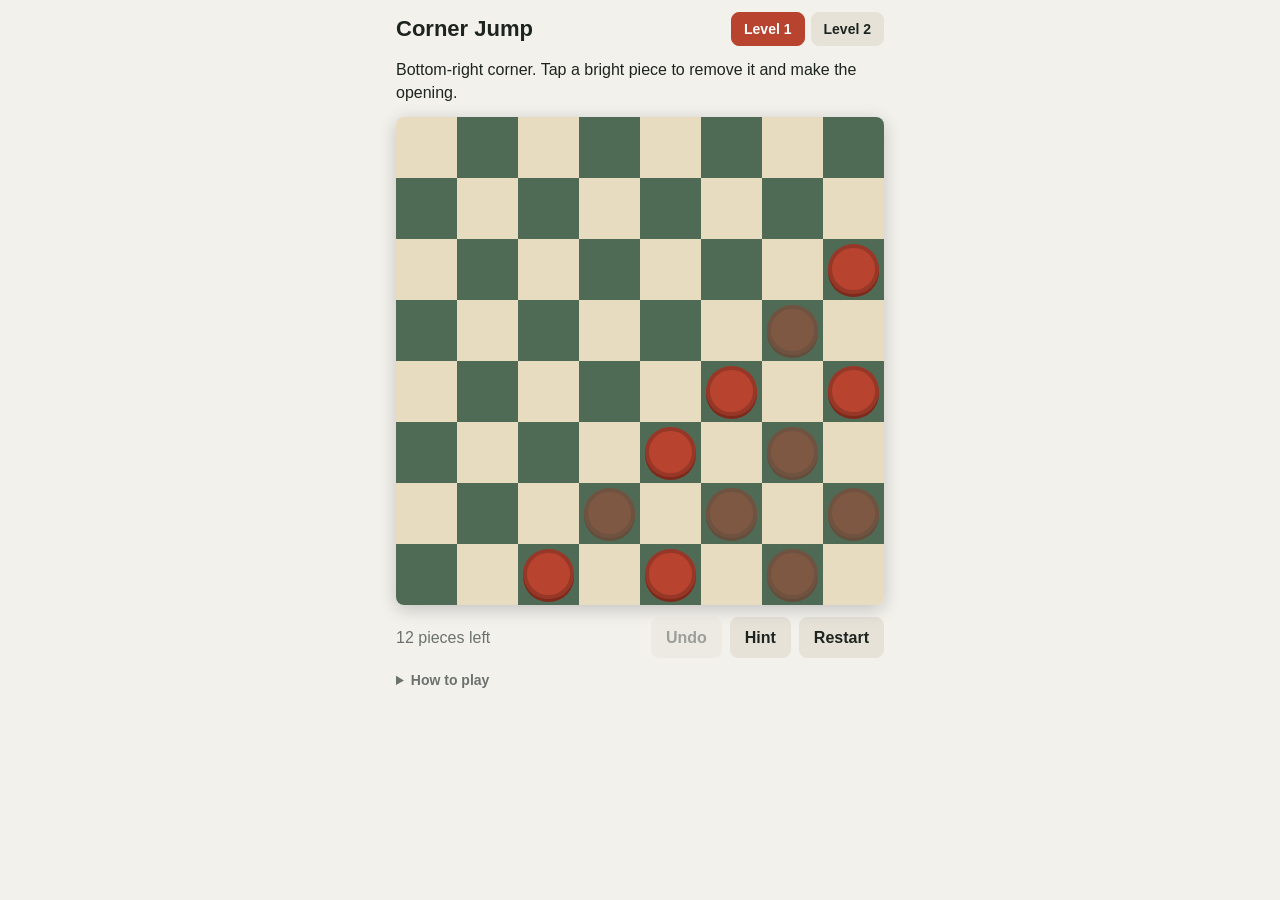
==== index.html @ d1ba6030 "Add Corner Jump Telegram mini app Static web app with two void-corner levels, an opening picker that" ====
<!doctype html>
<html lang="en">
<head>
<meta charset="utf-8">
<meta name="viewport" content="width=device-width, initial-scale=1, viewport-fit=cover, user-scalable=no">
<title>Corner Jump</title>
<script src="https://telegram.org/js/telegram-web-app.js"></script>
<link rel="stylesheet" href="style.css">
</head>
<body>
<main class="app">
  <header class="top">
    <h1>Corner Jump</h1>
    <div class="levels" id="levels" role="tablist" aria-label="Levels"></div>
  </header>

  <p class="status" id="status" aria-live="polite"></p>

  <div class="board-wrap">
    <div class="board" id="board" aria-label="Game board"></div>
  </div>

  <div class="bar">
    <span class="count" id="count"></span>
    <div class="actions">
      <button type="button" id="undo">Undo</button>
      <button type="button" id="hint">Hint</button>
      <button type="button" id="restart">Restart</button>
    </div>
  </div>

  <details class="rules">
    <summary>How to play</summary>
    <ul>
      <li>Tap a piece to remove it. That makes the first empty square.</li>
      <li>Jump a piece diagonally over a neighbor into an empty square. The piece you jump over is removed.</li>
      <li>Jumps go in any diagonal direction and can land anywhere on the board.</li>
      <li>Clear the board down to one piece to win. If no jump is left, you're stuck.</li>
    </ul>
  </details>
</main>
<div class="toast" id="toast" hidden></div>
<script src="game.js"></script>
<script src="app.js"></script>
</body>
</html>
---- style.css ----
/* Telegram passes the user's theme as --tg-theme-* variables; the fallbacks cover a normal browser. */
:root {
  --bg: var(--tg-theme-bg-color, #f3f1ec);
  --fg: var(--tg-theme-text-color, #1d241f);
  --muted: var(--tg-theme-hint-color, #6b726d);
  --btn: var(--tg-theme-button-color, #b8432f);
  --btn-fg: var(--tg-theme-button-text-color, #ffffff);
  --panel: var(--tg-theme-secondary-bg-color, #e6e2d8);
  --sq-light: #e8dcc0;
  --sq-dark: #4f6b55;
  --piece: #b8432f;
  --piece-rim: #7d2a1c;
  --target: #f2c94c;
}
@media (prefers-color-scheme: dark) {
  :root { --bg: var(--tg-theme-bg-color, #151a17); --fg: var(--tg-theme-text-color, #e8ece6);
          --muted: var(--tg-theme-hint-color, #9eaaa1); --panel: var(--tg-theme-secondary-bg-color, #1f2622); }
}
* { box-sizing: border-box; -webkit-tap-highlight-color: transparent; }
html, body { margin: 0; background: var(--bg); color: var(--fg); }
body { font: 16px/1.45 -apple-system, BlinkMacSystemFont, "Segoe UI", Roboto, sans-serif; }
.app { max-width: 520px; margin: 0 auto; padding: 12px 16px calc(20px + env(safe-area-inset-bottom, 0px)); display: grid; gap: 12px; }
.top { display: flex; align-items: center; justify-content: space-between; gap: 12px; flex-wrap: wrap; }
h1 { margin: 0; font-size: 22px; }
.levels { display: flex; gap: 6px; }
.levels button { padding: 6px 12px; font-size: 14px; }
.levels button[aria-selected="true"] { background: var(--btn); color: var(--btn-fg); border-color: var(--btn); }
.status { margin: 0; min-height: 2.9em; color: var(--fg); }
.board-wrap { width: 100%; }
.board { position: relative; width: 100%; aspect-ratio: 1; border-radius: 8px; overflow: hidden;
         display: grid; grid-template-columns: repeat(8, 1fr); box-shadow: 0 4px 18px rgba(0,0,0,.2); touch-action: manipulation; }
.board .cell { background: var(--sq-light); border: 0; border-radius: 0; padding: 0; position: relative; }
.board .cell.dark { background: var(--sq-dark); }
.cell.target::after { content: ""; position: absolute; inset: 28%; border-radius: 50%; background: var(--target); opacity: .85; }
.cell.hint::before { content: ""; position: absolute; inset: 10%; border-radius: 50%; border: 3px dashed var(--target); }
.piece { position: absolute; width: 12.5%; height: 12.5%; pointer-events: none; transition: left .22s ease, top .22s ease, opacity .22s, transform .22s; }
.piece::before { content: ""; position: absolute; inset: 9%; border-radius: 50%; background: var(--piece);
                 box-shadow: 0 3px 0 var(--piece-rim), inset 0 0 0 4px rgba(0,0,0,.18); }
.piece.selected { transform: scale(1.12); }
.piece.selected::before { outline: 3px solid var(--target); outline-offset: 1px; }
.piece.locked { opacity: .45; }
.piece.gone { opacity: 0; transform: scale(.4); }
.bar { display: flex; align-items: center; justify-content: space-between; gap: 10px; flex-wrap: wrap; }
.count { color: var(--muted); font-variant-numeric: tabular-nums; }
.actions { display: flex; gap: 8px; }
button { font: inherit; font-weight: 600; padding: 8px 14px; border-radius: 8px; border: 1px solid var(--panel);
         background: var(--panel); color: var(--fg); cursor: pointer; }
button:disabled { opacity: .4; cursor: default; }
button:focus-visible { outline: 3px solid var(--btn); outline-offset: 2px; }
.rules { color: var(--muted); font-size: 14px; }
.rules summary { cursor: pointer; font-weight: 600; }
.rules ul { padding-left: 20px; margin: 8px 0 0; }
.toast { position: fixed; left: 50%; bottom: calc(24px + env(safe-area-inset-bottom, 0px)); transform: translateX(-50%);
         background: var(--fg); color: var(--bg); padding: 10px 16px; border-radius: 8px; max-width: calc(100% - 32px); font-size: 14px; }
@media (prefers-reduced-motion: reduce) { .piece { transition: none; } }
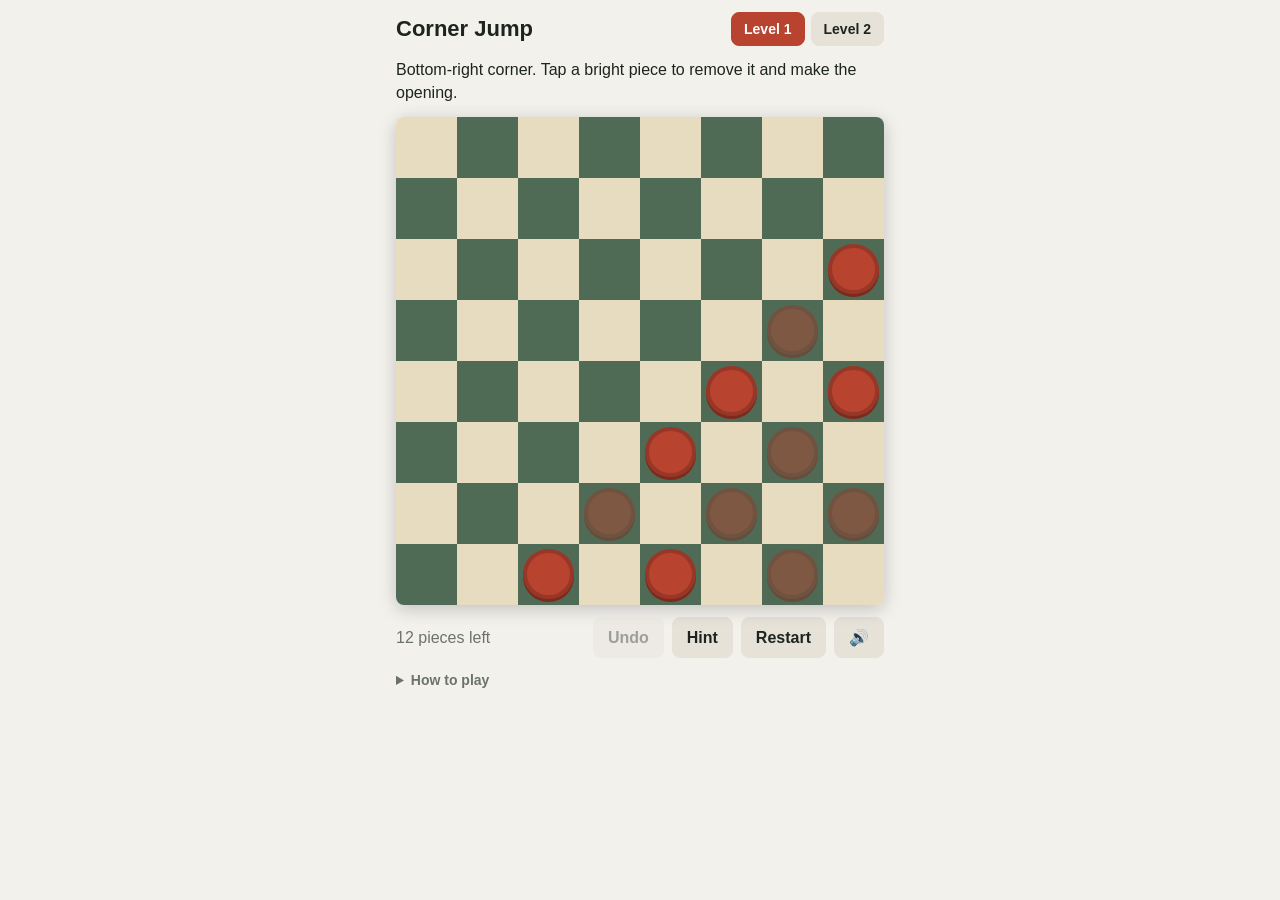
==== commit 9583007d: "Add win confetti, celebration sound and deadlock "Fahh" sound Confetti is drawn on a canvas; both so" ====
--- a/index.html
+++ b/index.html
@@ -26,6 +26,7 @@
       <button type="button" id="undo">Undo</button>
       <button type="button" id="hint">Hint</button>
       <button type="button" id="restart">Restart</button>
+      <button type="button" id="sound" aria-pressed="true" aria-label="Sound on">🔊</button>
     </div>
   </div>
 
@@ -41,6 +42,7 @@
 </main>
 <div class="toast" id="toast" hidden></div>
 <script src="game.js"></script>
+<script src="fx.js"></script>
 <script src="app.js"></script>
 </body>
 </html>
--- a/style.css
+++ b/style.css
@@ -53,3 +53,4 @@
 .toast { position: fixed; left: 50%; bottom: calc(24px + env(safe-area-inset-bottom, 0px)); transform: translateX(-50%);
          background: var(--fg); color: var(--bg); padding: 10px 16px; border-radius: 8px; max-width: calc(100% - 32px); font-size: 14px; }
 @media (prefers-reduced-motion: reduce) { .piece { transition: none; } }
+.confetti { position: fixed; inset: 0; width: 100%; height: 100%; pointer-events: none; z-index: 10; }
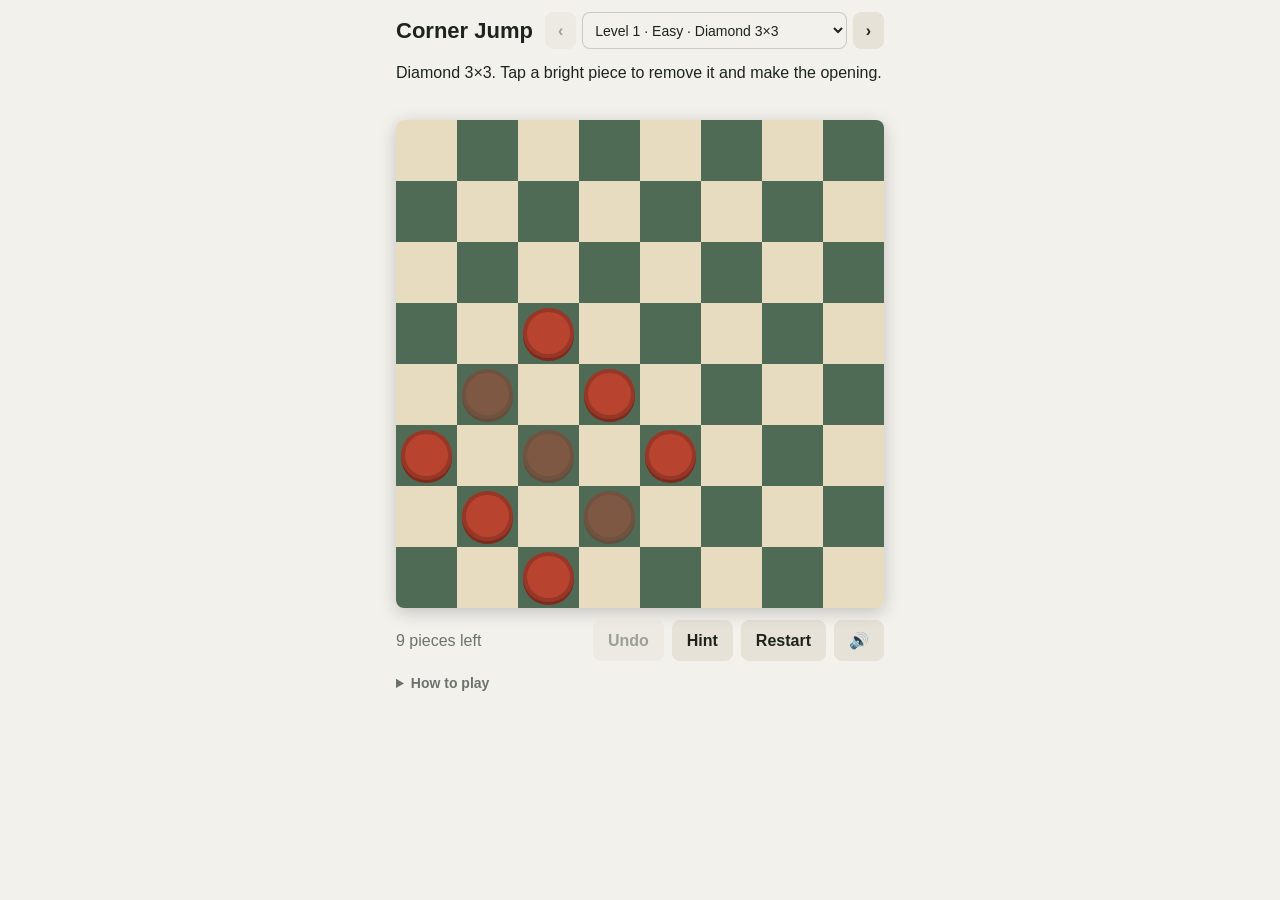
==== commit fc7f48f6: "Add 27 new solver-found levels, ordered easiest to hardest Levels now carry their winnable openings " ====
--- a/index.html
+++ b/index.html
@@ -11,7 +11,11 @@
 <main class="app">
   <header class="top">
     <h1>Corner Jump</h1>
-    <div class="levels" id="levels" role="tablist" aria-label="Levels"></div>
+    <div class="levels">
+      <button type="button" id="prev" aria-label="Previous level">‹</button>
+      <select id="level" aria-label="Level"></select>
+      <button type="button" id="next" aria-label="Next level">›</button>
+    </div>
   </header>
 
   <p class="status" id="status" aria-live="polite"></p>
--- a/style.css
+++ b/style.css
@@ -22,9 +22,10 @@
 .app { max-width: 520px; margin: 0 auto; padding: 12px 16px calc(20px + env(safe-area-inset-bottom, 0px)); display: grid; gap: 12px; }
 .top { display: flex; align-items: center; justify-content: space-between; gap: 12px; flex-wrap: wrap; }
 h1 { margin: 0; font-size: 22px; }
-.levels { display: flex; gap: 6px; }
-.levels button { padding: 6px 12px; font-size: 14px; }
-.levels button[aria-selected="true"] { background: var(--btn); color: var(--btn-fg); border-color: var(--btn); }
+.levels { display: flex; gap: 6px; min-width: 0; flex: 1 1 260px; }
+.levels button { padding: 6px 12px; font-size: 16px; }
+.levels select { min-width: 0; width: 0; flex: 1 1 auto; text-overflow: ellipsis; font: inherit; font-size: 14px; padding: 6px 8px;
+                 border-radius: 8px; border: 1px solid var(--line, rgba(127,127,127,.35)); background: var(--bg); color: var(--fg); }
 .status { margin: 0; min-height: 2.9em; color: var(--fg); }
 .board-wrap { width: 100%; }
 .board { position: relative; width: 100%; aspect-ratio: 1; border-radius: 8px; overflow: hidden;
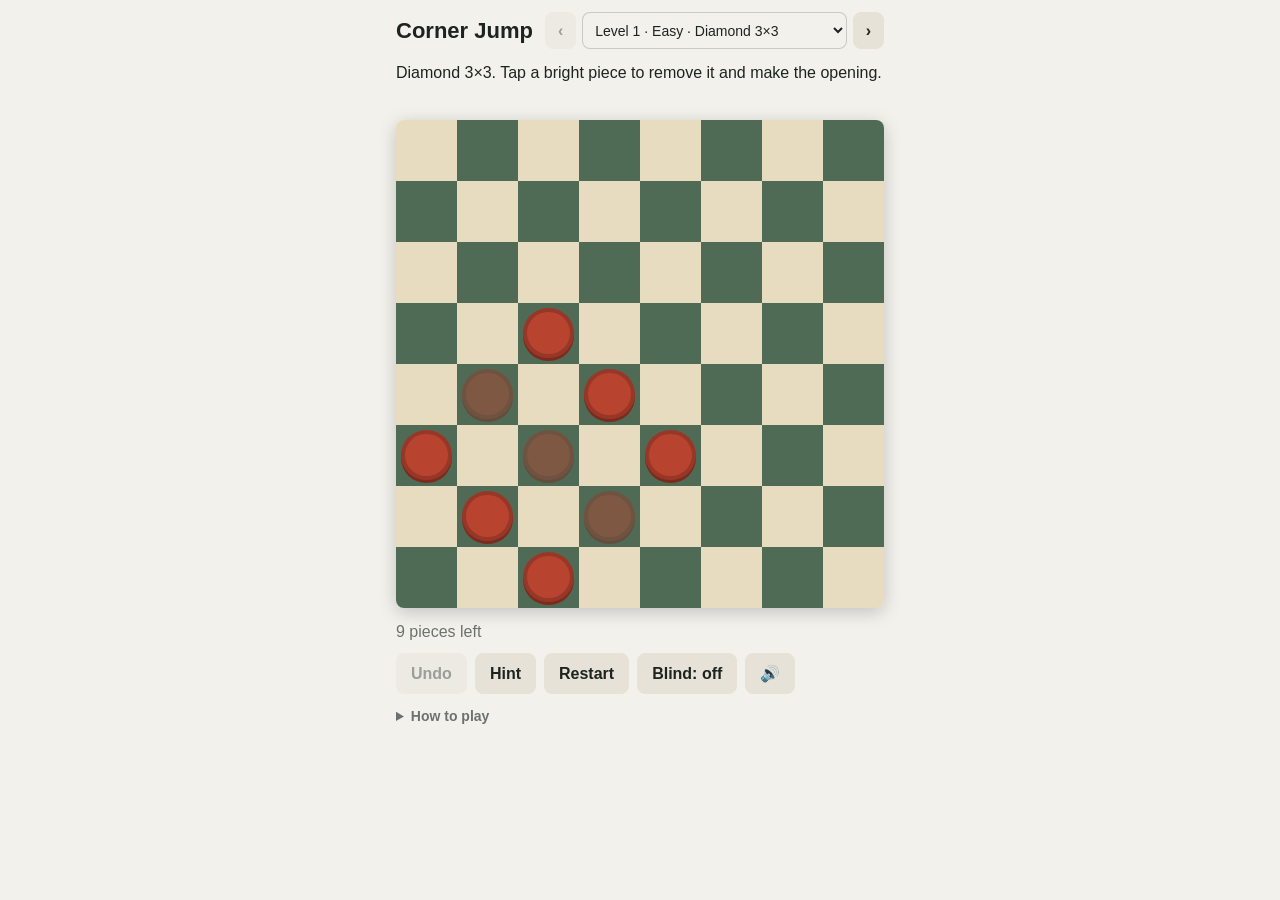
==== commit cc33f685: "Add blind mode that turns off all hints A Blind toggle hides every hint on all levels: unwinnable op" ====
--- a/index.html
+++ b/index.html
@@ -5,7 +5,7 @@
 <meta name="viewport" content="width=device-width, initial-scale=1, viewport-fit=cover, user-scalable=no">
 <title>Corner Jump</title>
 <script src="https://telegram.org/js/telegram-web-app.js"></script>
-<link rel="stylesheet" href="style.css">
+<link rel="stylesheet" href="style.css?v=8">
 </head>
 <body>
 <main class="app">
@@ -30,6 +30,7 @@
       <button type="button" id="undo">Undo</button>
       <button type="button" id="hint">Hint</button>
       <button type="button" id="restart">Restart</button>
+      <button type="button" id="blind" aria-pressed="false">Blind: off</button>
       <button type="button" id="sound" aria-pressed="true" aria-label="Sound on">🔊</button>
     </div>
   </div>
@@ -40,13 +41,14 @@
       <li>Tap a piece to remove it. That makes the first empty square.</li>
       <li>Jump a piece diagonally over a neighbor into an empty square. The piece you jump over is removed.</li>
       <li>Jumps go in any diagonal direction and can land anywhere on the board.</li>
+      <li>Blind mode turns off all hints on every level: which openings can be won, where a piece can land, and the Hint button.</li>
       <li>Clear the board down to one piece to win. If no jump is left, you're stuck.</li>
     </ul>
   </details>
 </main>
 <div class="toast" id="toast" hidden></div>
-<script src="game.js"></script>
-<script src="fx.js"></script>
-<script src="app.js"></script>
+<script src="game.js?v=8"></script>
+<script src="fx.js?v=8"></script>
+<script src="app.js?v=8"></script>
 </body>
 </html>
--- a/style.css
+++ b/style.css
@@ -43,7 +43,7 @@
 .piece.gone { opacity: 0; transform: scale(.4); }
 .bar { display: flex; align-items: center; justify-content: space-between; gap: 10px; flex-wrap: wrap; }
 .count { color: var(--muted); font-variant-numeric: tabular-nums; }
-.actions { display: flex; gap: 8px; }
+.actions { display: flex; gap: 8px; flex-wrap: wrap; }
 button { font: inherit; font-weight: 600; padding: 8px 14px; border-radius: 8px; border: 1px solid var(--panel);
          background: var(--panel); color: var(--fg); cursor: pointer; }
 button:disabled { opacity: .4; cursor: default; }
@@ -55,3 +55,4 @@
          background: var(--fg); color: var(--bg); padding: 10px 16px; border-radius: 8px; max-width: calc(100% - 32px); font-size: 14px; }
 @media (prefers-reduced-motion: reduce) { .piece { transition: none; } }
 .confetti { position: fixed; inset: 0; width: 100%; height: 100%; pointer-events: none; z-index: 10; }
+#blind[aria-pressed="true"] { background: var(--btn); color: var(--btn-fg); border-color: var(--btn); }
